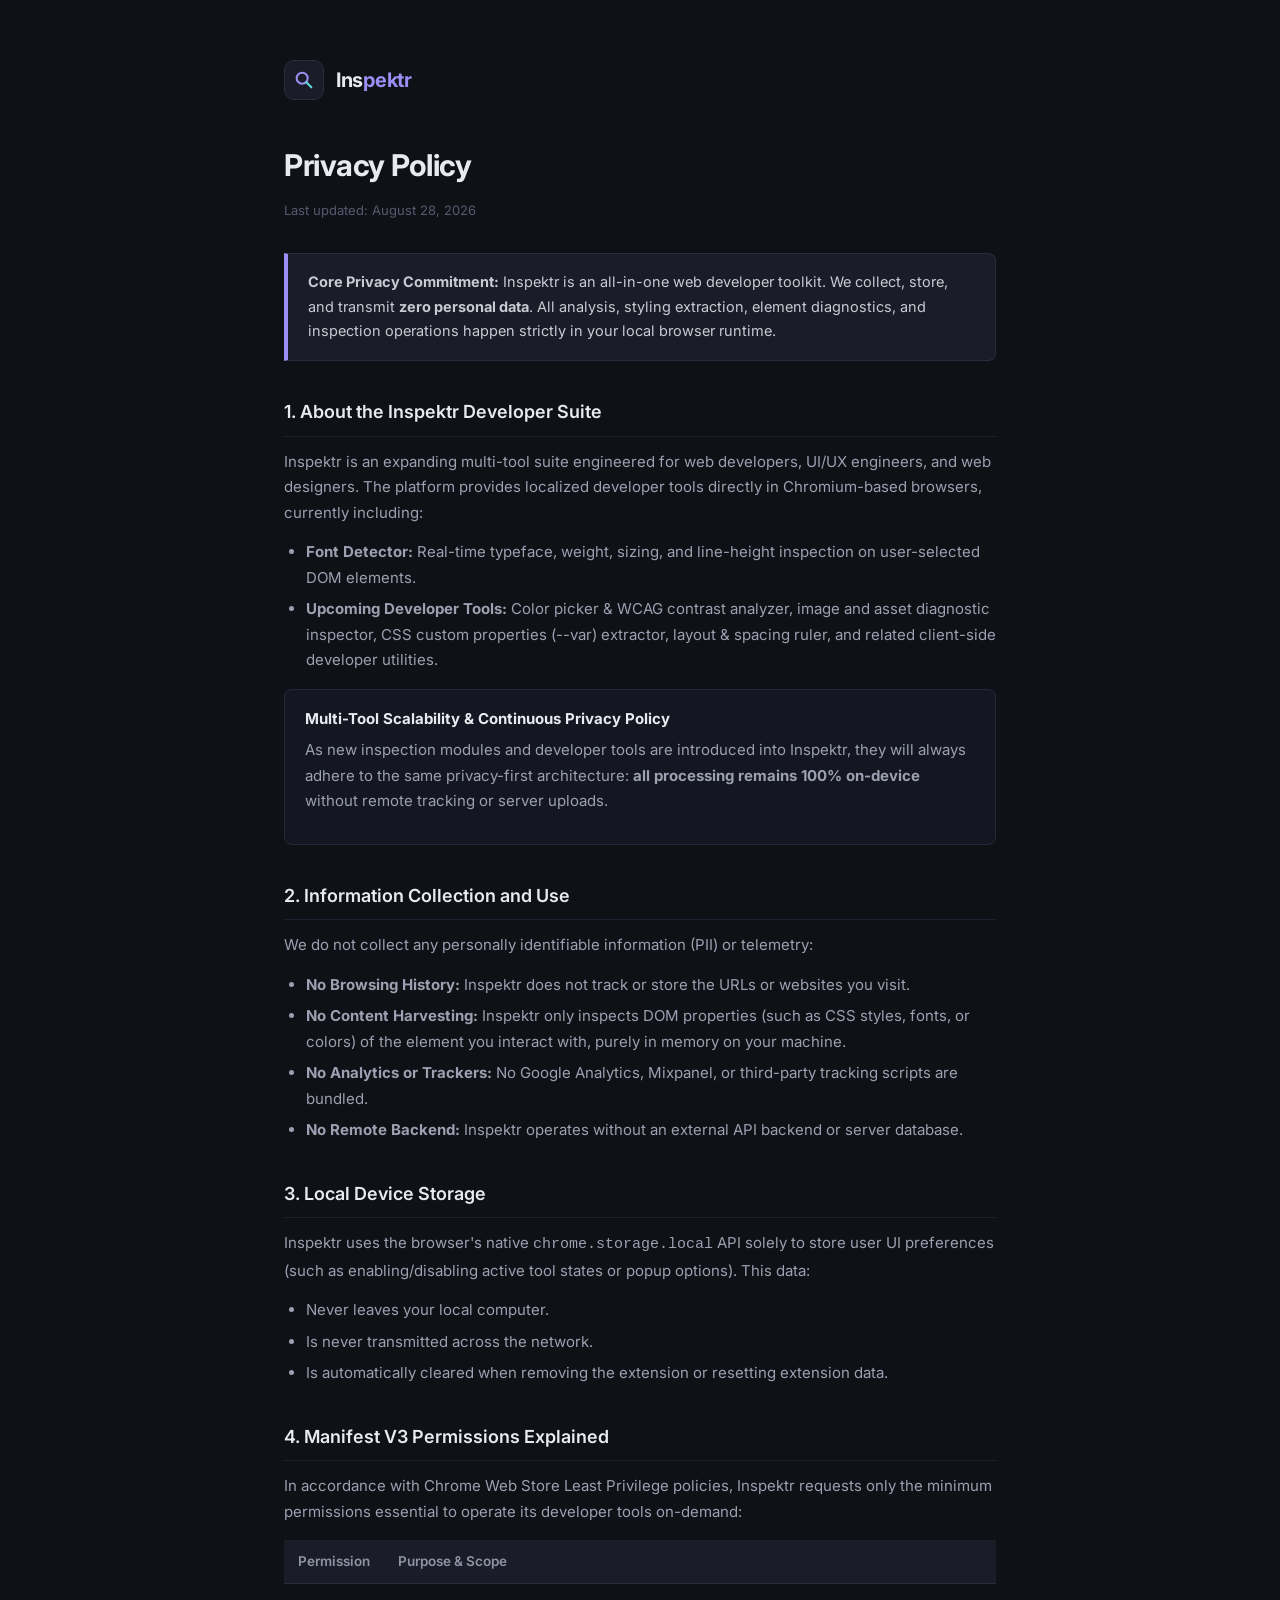
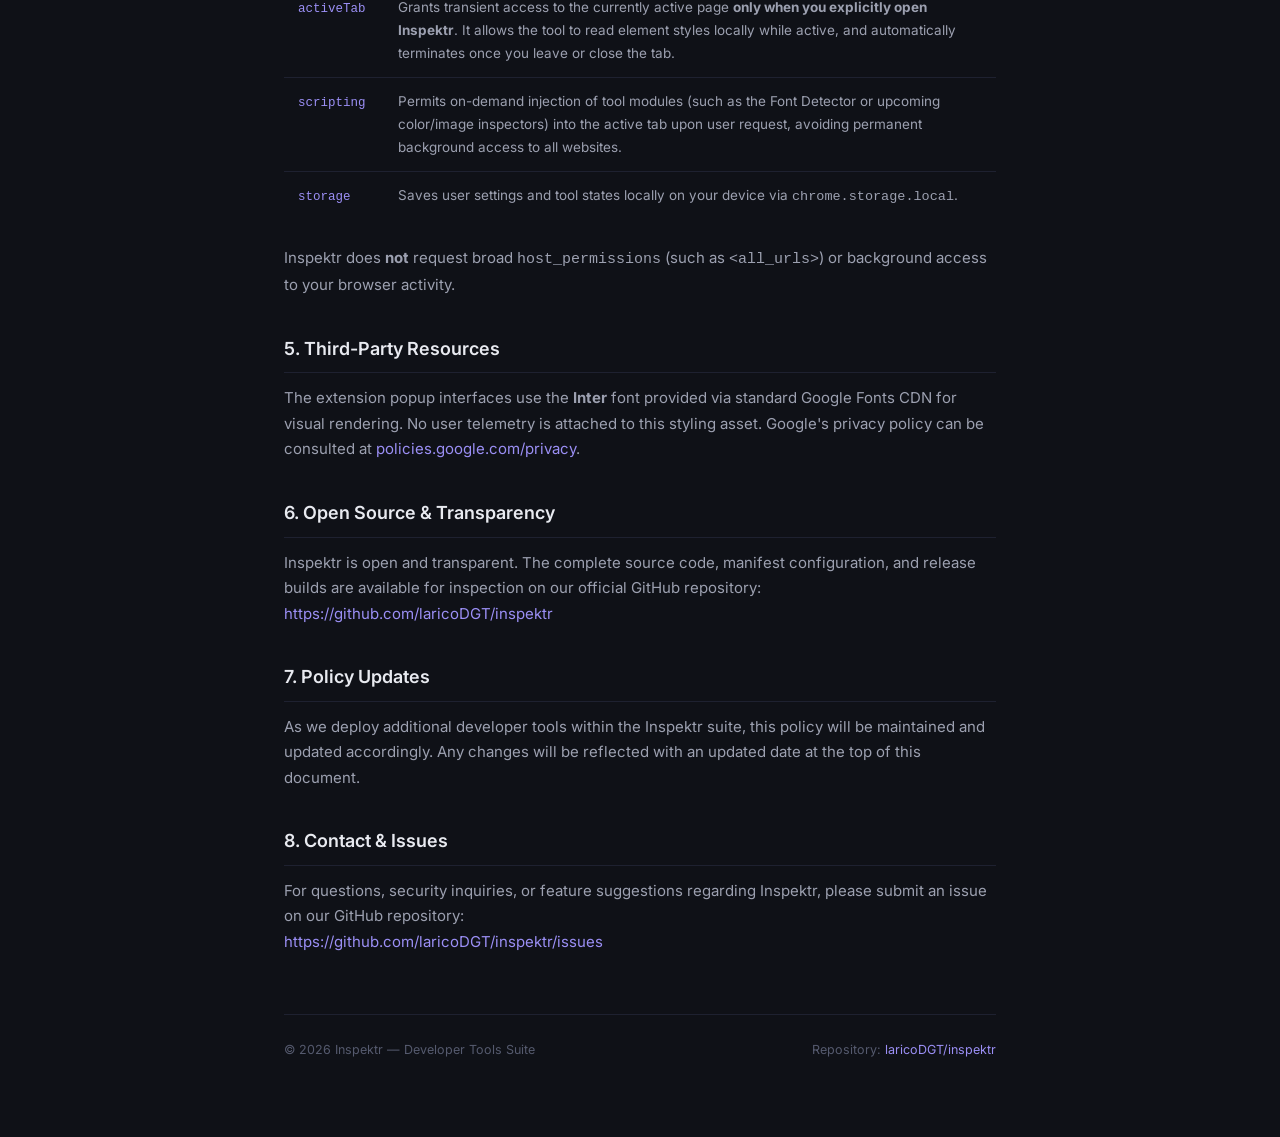
==== privacy.html @ d9a6c85e "up 🔧" ====
<!DOCTYPE html>
<html lang="en">
<head>
  <meta charset="UTF-8" />
  <meta name="viewport" content="width=device-width, initial-scale=1.0" />
  <title>Inspektr — Privacy Policy</title>
  <link rel="preconnect" href="https://fonts.googleapis.com" />
  <link href="https://fonts.googleapis.com/css2?family=Inter:wght@300;400;500;600;700&display=swap" rel="stylesheet" />
  <style>
    *, *::before, *::after { box-sizing: border-box; margin: 0; padding: 0; }

    body {
      font-family: 'Inter', system-ui, -apple-system, sans-serif;
      background: #0F1117;
      color: #C8CAD4;
      line-height: 1.7;
      font-size: 15px;
      -webkit-font-smoothing: antialiased;
    }

    .container {
      max-width: 760px;
      margin: 0 auto;
      padding: 60px 24px 80px;
    }

    .logo {
      display: flex;
      align-items: center;
      gap: 12px;
      margin-bottom: 40px;
    }

    .logo-icon {
      width: 40px;
      height: 40px;
      background: #1A1D27;
      border: 1px solid #2A2D3E;
      border-radius: 10px;
      display: flex;
      align-items: center;
      justify-content: center;
    }

    .logo-name {
      font-size: 20px;
      font-weight: 700;
      color: #E8EAF0;
      letter-spacing: -0.3px;
    }

    .logo-name span { color: #9B8FF5; }

    h1 {
      font-size: 30px;
      font-weight: 700;
      color: #E8EAF0;
      letter-spacing: -0.5px;
      margin-bottom: 8px;
    }

    .updated {
      font-size: 13px;
      color: #555A6E;
      margin-bottom: 32px;
    }

    h2 {
      font-size: 18px;
      font-weight: 600;
      color: #E8EAF0;
      margin: 36px 0 12px;
      padding-bottom: 8px;
      border-bottom: 1px solid #1E2130;
    }

    p { margin-bottom: 14px; color: #9CA0B0; }

    ul {
      margin: 8px 0 16px 22px;
      color: #9CA0B0;
    }
    ul li { margin-bottom: 6px; }

    .highlight {
      background: #1A1D27;
      border: 1px solid #2A2D3E;
      border-left: 4px solid #9B8FF5;
      border-radius: 0 8px 8px 0;
      padding: 16px 20px;
      margin: 24px 0;
      color: #C8CAD4;
      font-size: 14.5px;
    }

    .suite-card {
      background: #141722;
      border: 1px solid #24283B;
      border-radius: 8px;
      padding: 16px 20px;
      margin: 16px 0 20px;
    }

    .suite-card h3 {
      font-size: 15px;
      color: #E8EAF0;
      margin-bottom: 6px;
    }

    .permission-table {
      width: 100%;
      border-collapse: collapse;
      margin: 16px 0 24px;
      font-size: 13.5px;
    }

    .permission-table th {
      text-align: left;
      padding: 10px 14px;
      background: #1A1D27;
      color: #8E93A6;
      font-weight: 600;
      border-bottom: 1px solid #2A2D3E;
    }

    .permission-table td {
      padding: 12px 14px;
      border-bottom: 1px solid #1E2130;
      color: #9CA0B0;
      vertical-align: top;
    }

    .permission-table tr:last-child td { border-bottom: none; }

    .permission-name {
      font-family: 'JetBrains Mono', 'Fira Code', monospace;
      color: #9B8FF5;
      font-size: 12.5px;
      white-space: nowrap;
    }

    a { color: #9B8FF5; text-decoration: none; }
    a:hover { text-decoration: underline; }

    footer {
      margin-top: 60px;
      padding-top: 24px;
      border-top: 1px solid #1E2130;
      font-size: 12.5px;
      color: #555A6E;
      display: flex;
      justify-content: space-between;
      flex-wrap: wrap;
      gap: 12px;
    }
  </style>
</head>
<body>
  <div class="container">

    <!-- Header Logo -->
    <div class="logo">
      <div class="logo-icon">
        <svg width="22" height="22" viewBox="0 0 24 24" fill="none">
          <circle cx="10" cy="10" r="6" stroke="#9B8FF5" stroke-width="2.2"/>
          <line x1="14.5" y1="14.5" x2="20" y2="20" stroke="#5FDDD8" stroke-width="2.2" stroke-linecap="round"/>
        </svg>
      </div>
      <span class="logo-name">Ins<span>pektr</span></span>
    </div>

    <h1>Privacy Policy</h1>
    <p class="updated">Last updated: August 28, 2026</p>

    <div class="highlight">
      <strong>Core Privacy Commitment:</strong> Inspektr is an all-in-one web developer toolkit. We collect, store, and transmit <strong>zero personal data</strong>. All analysis, styling extraction, element diagnostics, and inspection operations happen strictly in your local browser runtime.
    </div>

    <h2>1. About the Inspektr Developer Suite</h2>
    <p>
      Inspektr is an expanding multi-tool suite engineered for web developers, UI/UX engineers, and web designers. The platform provides localized developer tools directly in Chromium-based browsers, currently including:
    </p>
    <ul>
      <li><strong>Font Detector:</strong> Real-time typeface, weight, sizing, and line-height inspection on user-selected DOM elements.</li>
      <li><strong>Upcoming Developer Tools:</strong> Color picker & WCAG contrast analyzer, image and asset diagnostic inspector, CSS custom properties (--var) extractor, layout & spacing ruler, and related client-side developer utilities.</li>
    </ul>
    <div class="suite-card">
      <h3>Multi-Tool Scalability & Continuous Privacy Policy</h3>
      <p>
        As new inspection modules and developer tools are introduced into Inspektr, they will always adhere to the same privacy-first architecture: <strong>all processing remains 100% on-device</strong> without remote tracking or server uploads.
      </p>
    </div>

    <h2>2. Information Collection and Use</h2>
    <p>We do not collect any personally identifiable information (PII) or telemetry:</p>
    <ul>
      <li><strong>No Browsing History:</strong> Inspektr does not track or store the URLs or websites you visit.</li>
      <li><strong>No Content Harvesting:</strong> Inspektr only inspects DOM properties (such as CSS styles, fonts, or colors) of the element you interact with, purely in memory on your machine.</li>
      <li><strong>No Analytics or Trackers:</strong> No Google Analytics, Mixpanel, or third-party tracking scripts are bundled.</li>
      <li><strong>No Remote Backend:</strong> Inspektr operates without an external API backend or server database.</li>
    </ul>

    <h2>3. Local Device Storage</h2>
    <p>
      Inspektr uses the browser's native <code>chrome.storage.local</code> API solely to store user UI preferences (such as enabling/disabling active tool states or popup options). This data:
    </p>
    <ul>
      <li>Never leaves your local computer.</li>
      <li>Is never transmitted across the network.</li>
      <li>Is automatically cleared when removing the extension or resetting extension data.</li>
    </ul>

    <h2>4. Manifest V3 Permissions Explained</h2>
    <p>
      In accordance with Chrome Web Store Least Privilege policies, Inspektr requests only the minimum permissions essential to operate its developer tools on-demand:
    </p>

    <table class="permission-table">
      <tr>
        <th>Permission</th>
        <th>Purpose & Scope</th>
      </tr>
      <tr>
        <td><span class="permission-name">activeTab</span></td>
        <td>
          Grants transient access to the currently active page <strong>only when you explicitly open Inspektr</strong>. It allows the tool to read element styles locally while active, and automatically terminates once you leave or close the tab.
        </td>
      </tr>
      <tr>
        <td><span class="permission-name">scripting</span></td>
        <td>
          Permits on-demand injection of tool modules (such as the Font Detector or upcoming color/image inspectors) into the active tab upon user request, avoiding permanent background access to all websites.
        </td>
      </tr>
      <tr>
        <td><span class="permission-name">storage</span></td>
        <td>
          Saves user settings and tool states locally on your device via <code>chrome.storage.local</code>.
        </td>
      </tr>
    </table>

    <p>
      Inspektr does <strong>not</strong> request broad <code>host_permissions</code> (such as <code>&lt;all_urls&gt;</code>) or background access to your browser activity.
    </p>

    <h2>5. Third-Party Resources</h2>
    <p>
      The extension popup interfaces use the <strong>Inter</strong> font provided via standard Google Fonts CDN for visual rendering. No user telemetry is attached to this styling asset. Google's privacy policy can be consulted at
      <a href="https://policies.google.com/privacy" target="_blank" rel="noopener">policies.google.com/privacy</a>.
    </p>

    <h2>6. Open Source & Transparency</h2>
    <p>
      Inspektr is open and transparent. The complete source code, manifest configuration, and release builds are available for inspection on our official GitHub repository:
      <br/>
      <a href="https://github.com/laricoDGT/inspektr" target="_blank" rel="noopener">
        https://github.com/laricoDGT/inspektr
      </a>
    </p>

    <h2>7. Policy Updates</h2>
    <p>
      As we deploy additional developer tools within the Inspektr suite, this policy will be maintained and updated accordingly. Any changes will be reflected with an updated date at the top of this document.
    </p>

    <h2>8. Contact & Issues</h2>
    <p>
      For questions, security inquiries, or feature suggestions regarding Inspektr, please submit an issue on our GitHub repository:
      <br/>
      <a href="https://github.com/laricoDGT/inspektr/issues" target="_blank" rel="noopener">
        https://github.com/laricoDGT/inspektr/issues
      </a>
    </p>

    <footer>
      <span>&copy; 2026 Inspektr — Developer Tools Suite</span>
      <span>Repository: <a href="https://github.com/laricoDGT/inspektr" target="_blank" rel="noopener">laricoDGT/inspektr</a></span>
    </footer>

  </div>
</body>
</html>
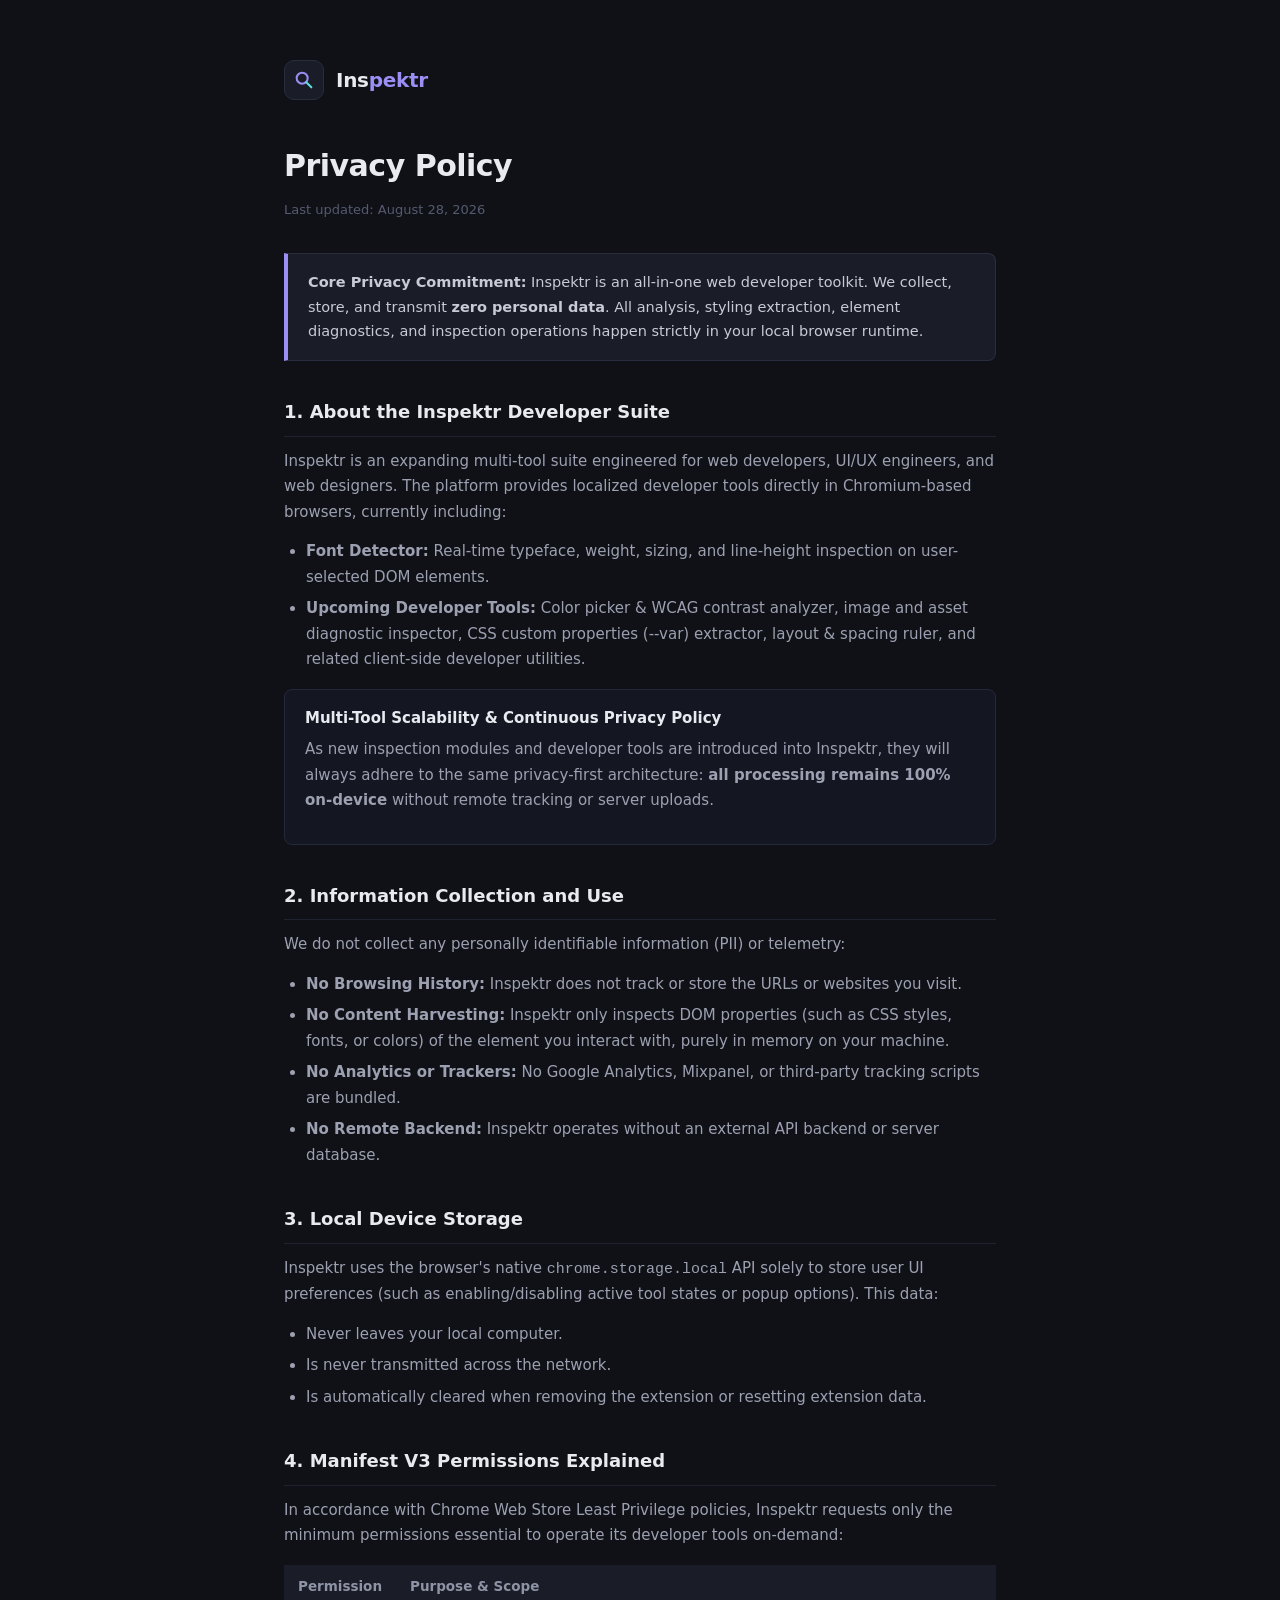
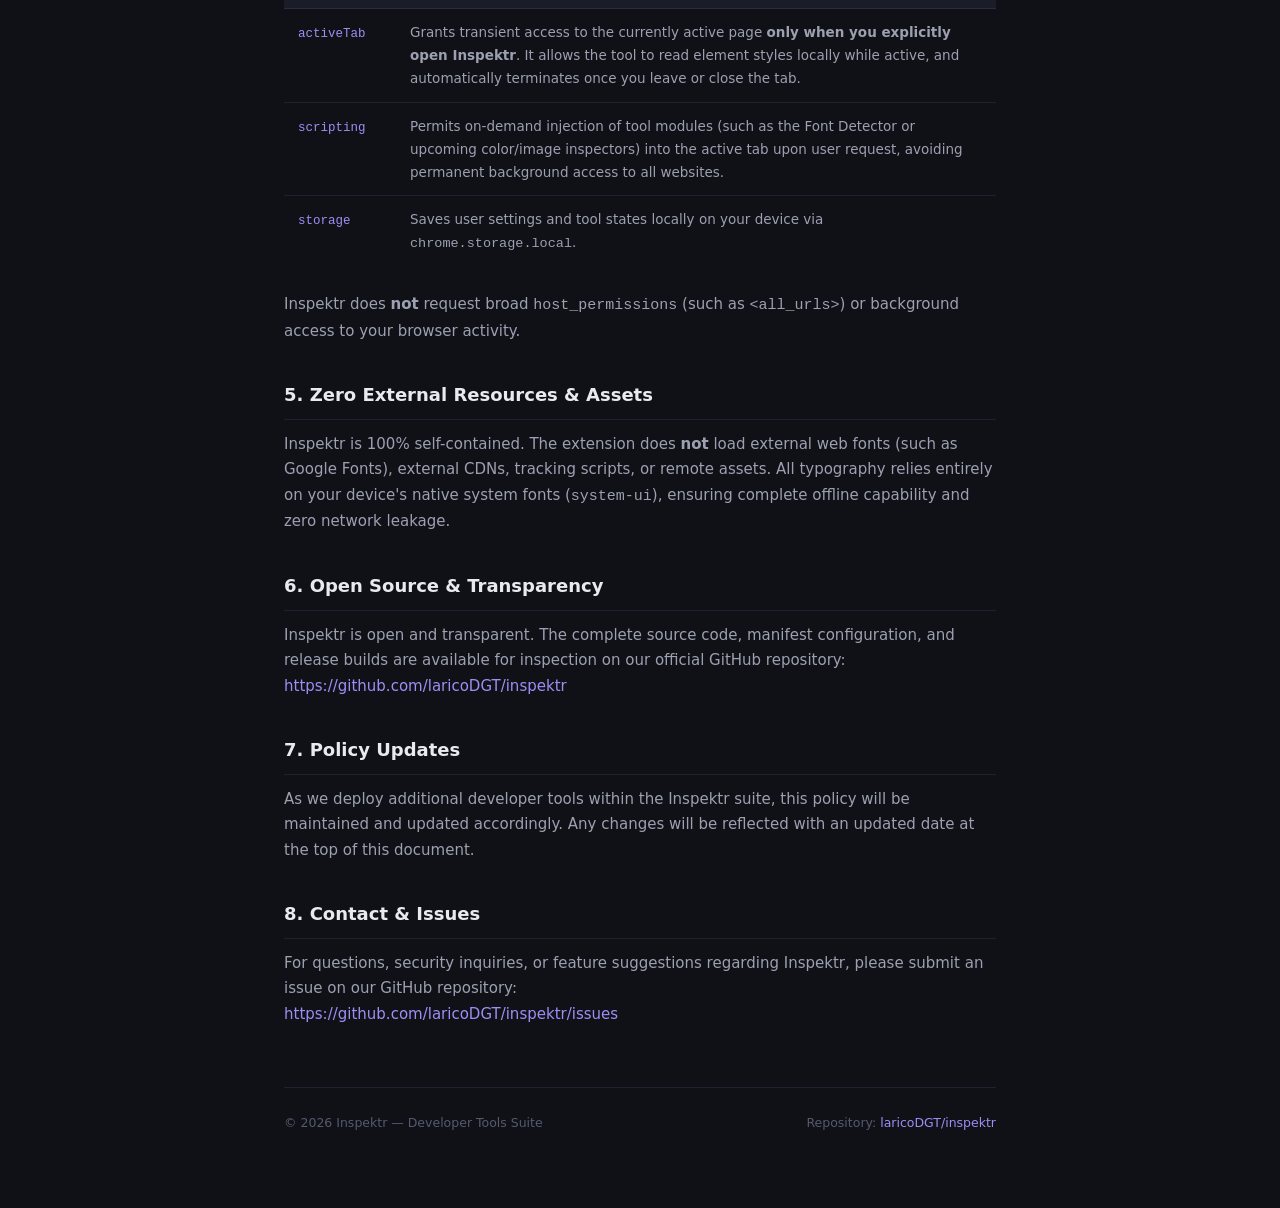
==== commit 606e363c: "update 🔥" ====
--- a/privacy.html
+++ b/privacy.html
@@ -4,13 +4,11 @@
   <meta charset="UTF-8" />
   <meta name="viewport" content="width=device-width, initial-scale=1.0" />
   <title>Inspektr — Privacy Policy</title>
-  <link rel="preconnect" href="https://fonts.googleapis.com" />
-  <link href="https://fonts.googleapis.com/css2?family=Inter:wght@300;400;500;600;700&display=swap" rel="stylesheet" />
   <style>
     *, *::before, *::after { box-sizing: border-box; margin: 0; padding: 0; }
 
     body {
-      font-family: 'Inter', system-ui, -apple-system, sans-serif;
+      font-family: system-ui, -apple-system, sans-serif;
       background: #0F1117;
       color: #C8CAD4;
       line-height: 1.7;
@@ -244,10 +242,9 @@
       Inspektr does <strong>not</strong> request broad <code>host_permissions</code> (such as <code>&lt;all_urls&gt;</code>) or background access to your browser activity.
     </p>
 
-    <h2>5. Third-Party Resources</h2>
-    <p>
-      The extension popup interfaces use the <strong>Inter</strong> font provided via standard Google Fonts CDN for visual rendering. No user telemetry is attached to this styling asset. Google's privacy policy can be consulted at
-      <a href="https://policies.google.com/privacy" target="_blank" rel="noopener">policies.google.com/privacy</a>.
+    <h2>5. Zero External Resources & Assets</h2>
+    <p>
+      Inspektr is 100% self-contained. The extension does <strong>not</strong> load external web fonts (such as Google Fonts), external CDNs, tracking scripts, or remote assets. All typography relies entirely on your device's native system fonts (<code>system-ui</code>), ensuring complete offline capability and zero network leakage.
     </p>
 
     <h2>6. Open Source & Transparency</h2>
